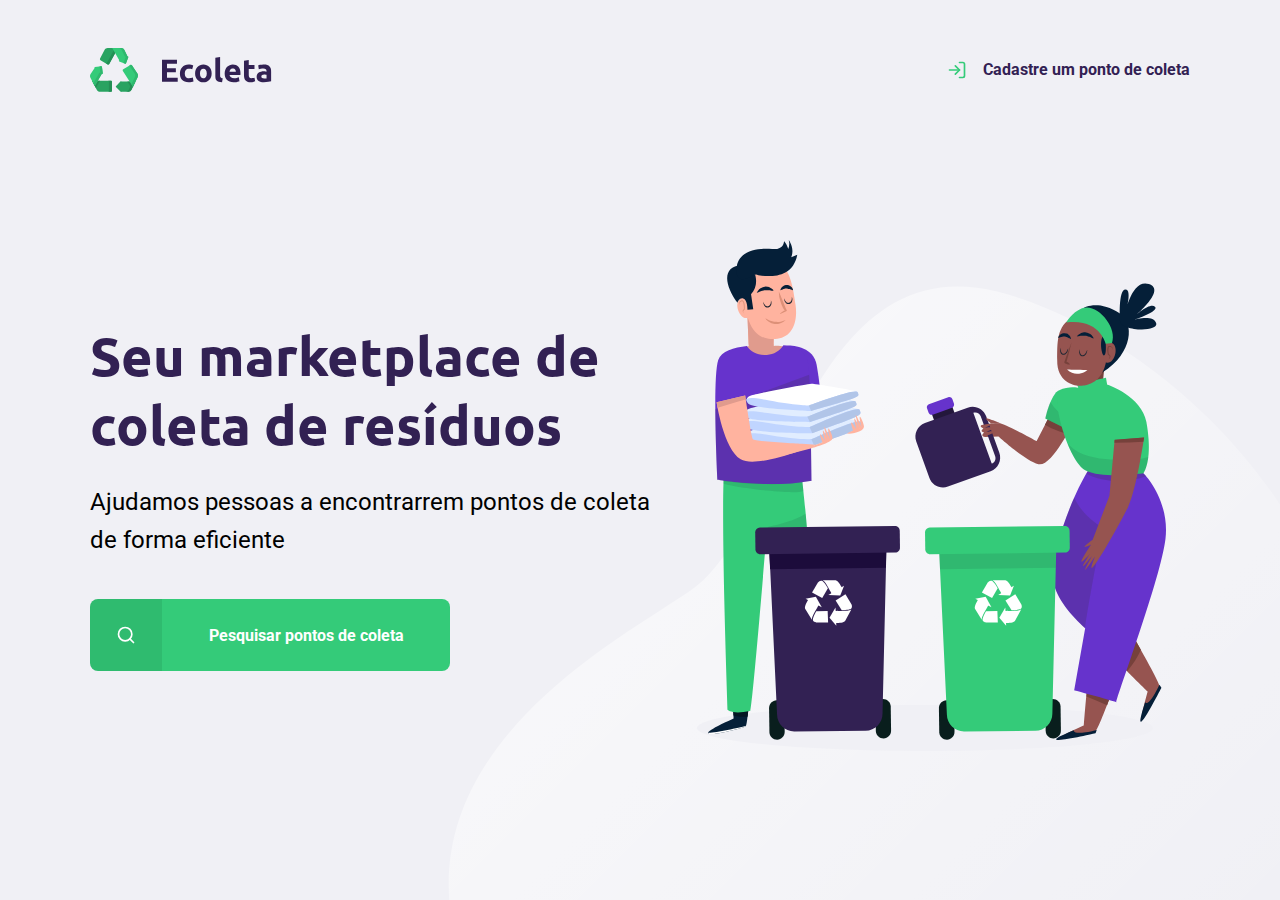
==== index.html @ 10ebe91c "First commit" ====
<!DOCTYPE html>
<html lang="pt_br">
<head>
    <meta charset="UTF-8">
    <meta name="viewport" content="width=device-width, initial-scale=1.0">
    
    <link href="https://fonts.googleapis.com/css2?family=Roboto:wght@300;700&family=Ubuntu:wght@700&display=swap" rel="stylesheet">
    <link rel="stylesheet" href="/styles/main.css">

    <title>Ecoleta</title>
</head>
<body>
    <div id="page-home">

        <div class="content">
            <header>
                <img src="/assets/logo.svg" alt="Logomarca">
    
                <a href="#">
                    <span></span>
                    Cadastre um ponto de coleta
                </a>
            </header>
            
            <main>
                
                <h1>Seu marketplace de coleta de resíduos</h1>
        
                <p>Ajudamos pessoas a encontrarrem pontos de coleta de forma eficiente</p>

                <a href="#"><span></span><strong>Pesquisar pontos de coleta</strong>
                </a>
                
            </main>
        
            
        </div>
       
    </div>

   
</body>
</html>
---- styles/main.css ----
:root {
    --title-color: #322153;
    --primary-color: #34cb79;
}

* {
    margin: 0;
    padding: 0;
}

html {
    font-family: Roboto, sans-serif;
}

body {
    background: #f0f0f5;
    -webkit-font-smoothing: antialiased;
}

a {
    text-decoration: none; /* remover sublinhado */
}

h1, h2, h3, h4, h5, h6 {
    font-family: Ubuntu, sans-serif;
    color: var(--title-color);
}

#page-home {
    height: 100vh;

    background: url('../assets/home-background.svg') no-repeat;
    background-position: 35vw bottom;
}


#page-home .content {
    width: 90%;
    max-width: 1100px;
    height: 100%;

    margin: 0 auto;

    display: flex;
    flex-direction: column;
}


#page-home header {
    margin-top: 48px;
    display: flex;
    align-items: center;
    justify-content: space-between;
}
#page-home header a{
    display: flex;
    color: var(--title-color);
    font-weight: 700;

    
}
#page-home header a span {
    margin-right: 16px;
    display: flex;
    background-image: url('/assets/log-in.svg');
    width: 20px;
    height: 20px;
}

#page-home main {
    max-width: 560px;
    flex: 1;

    display: flex;
    flex-direction: column;
    justify-content: center;
}

#page-home main h1 {
    font-size: 54px;
}

#page-home main p {
    font-size: 24px;
    line-height: 38px;
    margin-top: 24px;
}

#page-home main a {
    width: 100%;
    max-width: 360px;
    height: 72px;

    border-radius: 8px;
    display: flex;
    align-items: center;

    margin-top: 40px;

    background-color: var(--primary-color);
    transition: 400ms;
}

#page-home main a:hover {
    background-color: #2fb86e;
}

#page-home main a span {
    width: 72px;
    height: 72px;
    border-top-left-radius: 8px;
    border-bottom-left-radius: 8px;

    background-color: rgba(0, 0, 0, 0.08);

    display: flex;
    align-items: center;
    justify-content: center;
}

#page-home main a span:after {
    content: "";
    background-image: url(../assets/search.svg);

    width: 20px;
    height: 20px;
}

#page-home main a strong {
    flex: 1;
    color: white;
    text-align: center;   
}

@media (max-width: 900px) {
    #page-home {
        background-position-x: 70vw;
    }
    #page-home content {
        align-items: center;
        text-align: center;
    }
    #page-home header a {
        position: absolute;
        bottom: 48px;
        left: 50%;
        transform: translateX(-50%);
    }
    #page-home main {
        align-items: center;
    }
}
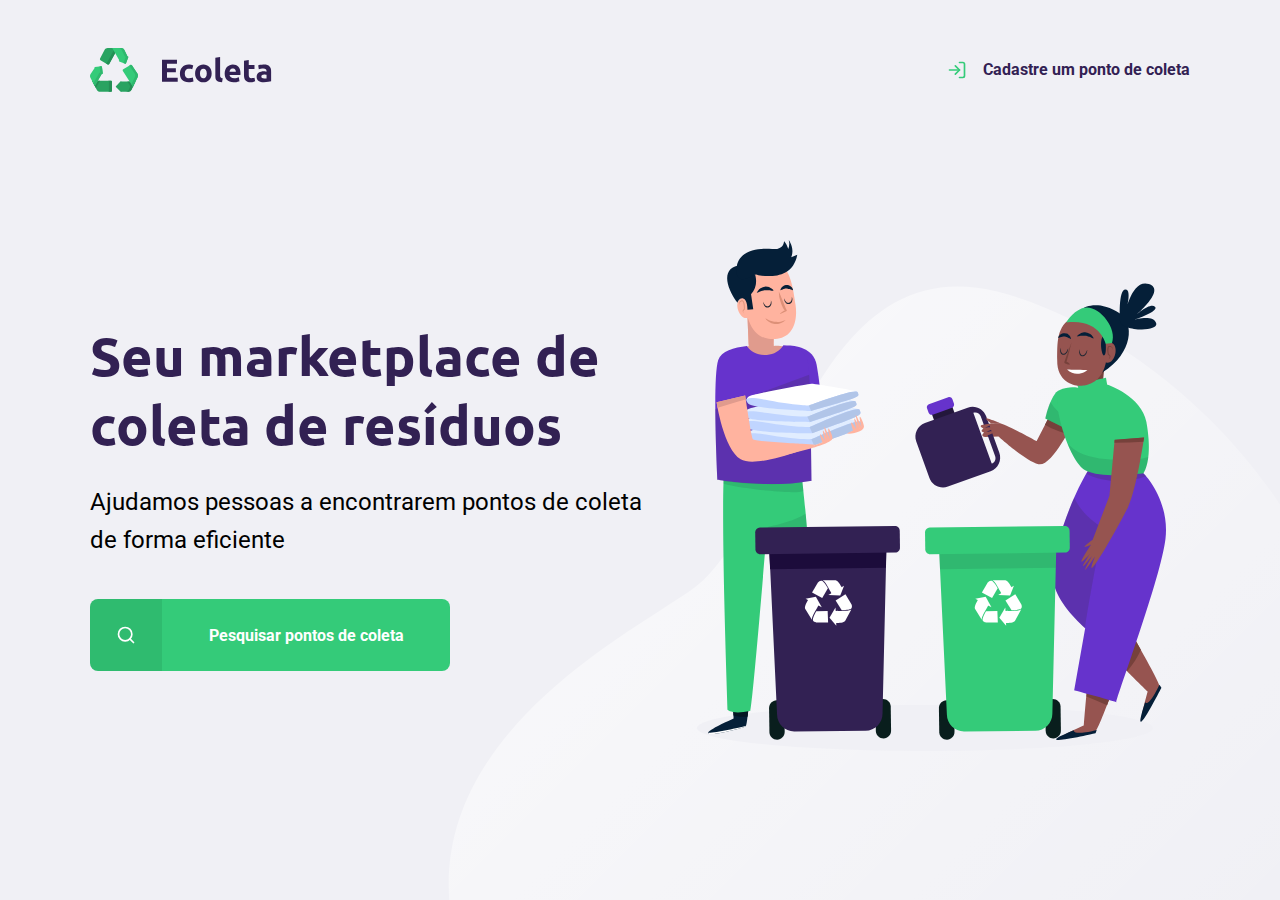
==== commit a5054c23: "Create home screeen, registration screen in progress, cep validation" ====
--- a/index.html
+++ b/index.html
@@ -1,11 +1,15 @@
 <!DOCTYPE html>
 <html lang="pt_br">
+    
 <head>
     <meta charset="UTF-8">
     <meta name="viewport" content="width=device-width, initial-scale=1.0">
     
     <link href="https://fonts.googleapis.com/css2?family=Roboto:wght@300;700&family=Ubuntu:wght@700&display=swap" rel="stylesheet">
+
     <link rel="stylesheet" href="/styles/main.css">
+    <link rel="stylesheet" href="/styles/home.css">
+    <link rel="stylesheet" href="/styles/responsive.css">
 
     <title>Ecoleta</title>
 </head>
@@ -26,7 +30,7 @@
                 
                 <h1>Seu marketplace de coleta de resíduos</h1>
         
-                <p>Ajudamos pessoas a encontrarrem pontos de coleta de forma eficiente</p>
+                <p>Ajudamos pessoas a encontrarem pontos de coleta de forma eficiente</p>
 
                 <a href="#"><span></span><strong>Pesquisar pontos de coleta</strong>
                 </a>
--- a/styles/main.css
+++ b/styles/main.css
@@ -6,6 +6,7 @@
 * {
     margin: 0;
     padding: 0;
+    box-sizing: border-box;
 }
 
 html {
@@ -25,128 +26,3 @@
     font-family: Ubuntu, sans-serif;
     color: var(--title-color);
 }
-
-#page-home {
-    height: 100vh;
-
-    background: url('../assets/home-background.svg') no-repeat;
-    background-position: 35vw bottom;
-}
-
-
-#page-home .content {
-    width: 90%;
-    max-width: 1100px;
-    height: 100%;
-
-    margin: 0 auto;
-
-    display: flex;
-    flex-direction: column;
-}
-
-
-#page-home header {
-    margin-top: 48px;
-    display: flex;
-    align-items: center;
-    justify-content: space-between;
-}
-#page-home header a{
-    display: flex;
-    color: var(--title-color);
-    font-weight: 700;
-
-    
-}
-#page-home header a span {
-    margin-right: 16px;
-    display: flex;
-    background-image: url('/assets/log-in.svg');
-    width: 20px;
-    height: 20px;
-}
-
-#page-home main {
-    max-width: 560px;
-    flex: 1;
-
-    display: flex;
-    flex-direction: column;
-    justify-content: center;
-}
-
-#page-home main h1 {
-    font-size: 54px;
-}
-
-#page-home main p {
-    font-size: 24px;
-    line-height: 38px;
-    margin-top: 24px;
-}
-
-#page-home main a {
-    width: 100%;
-    max-width: 360px;
-    height: 72px;
-
-    border-radius: 8px;
-    display: flex;
-    align-items: center;
-
-    margin-top: 40px;
-
-    background-color: var(--primary-color);
-    transition: 400ms;
-}
-
-#page-home main a:hover {
-    background-color: #2fb86e;
-}
-
-#page-home main a span {
-    width: 72px;
-    height: 72px;
-    border-top-left-radius: 8px;
-    border-bottom-left-radius: 8px;
-
-    background-color: rgba(0, 0, 0, 0.08);
-
-    display: flex;
-    align-items: center;
-    justify-content: center;
-}
-
-#page-home main a span:after {
-    content: "";
-    background-image: url(../assets/search.svg);
-
-    width: 20px;
-    height: 20px;
-}
-
-#page-home main a strong {
-    flex: 1;
-    color: white;
-    text-align: center;   
-}
-
-@media (max-width: 900px) {
-    #page-home {
-        background-position-x: 70vw;
-    }
-    #page-home content {
-        align-items: center;
-        text-align: center;
-    }
-    #page-home header a {
-        position: absolute;
-        bottom: 48px;
-        left: 50%;
-        transform: translateX(-50%);
-    }
-    #page-home main {
-        align-items: center;
-    }
-}--- a/styles/home.css
+++ b/styles/home.css
@@ -0,0 +1,104 @@
+#page-home {
+    height: 100vh;
+
+    background: url('../assets/home-background.svg') no-repeat;
+    background-position: 35vw bottom;
+}
+
+
+#page-home .content {
+    width: 90%;
+    max-width: 1100px;
+    height: 100%;
+
+    margin: 0 auto;
+
+    display: flex;
+    flex-direction: column;
+}
+
+
+#page-home header {
+    margin-top: 48px;
+    display: flex;
+    align-items: center;
+    justify-content: space-between;
+}
+#page-home header a{
+    display: flex;
+    color: var(--title-color);
+    font-weight: 700;
+}
+
+#page-home header a span {
+    margin-right: 16px;
+    display: flex;
+    background-image: url('/assets/log-in.svg');
+    width: 20px;
+    height: 20px;
+}
+
+#page-home main {
+    max-width: 560px;
+    flex: 1;
+
+    display: flex;
+    flex-direction: column;
+    justify-content: center;
+}
+
+#page-home main h1 {
+    font-size: 54px;
+}
+
+#page-home main p {
+    font-size: 24px;
+    line-height: 38px;
+    margin-top: 24px;
+}
+
+#page-home main a {
+    width: 100%;
+    max-width: 360px;
+    height: 72px;
+
+    border-radius: 8px;
+    display: flex;
+    align-items: center;
+
+    margin-top: 40px;
+
+    background-color: var(--primary-color);
+    transition: 400ms;
+}
+
+#page-home main a:hover {
+    background-color: #2fb86e;
+}
+
+#page-home main a span {
+    width: 72px;
+    height: 72px;
+    border-top-left-radius: 8px;
+    border-bottom-left-radius: 8px;
+
+    background-color: rgba(0, 0, 0, 0.08);
+
+    display: flex;
+    align-items: center;
+    justify-content: center;
+}
+
+#page-home main a span:after {
+    content: "";
+    background-image: url(../assets/search.svg);
+
+    width: 20px;
+    height: 20px;
+}
+
+#page-home main a strong {
+    flex: 1;
+    color: white;
+    text-align: center;   
+}
--- a/styles/responsive.css
+++ b/styles/responsive.css
@@ -0,0 +1,31 @@
+
+@media (max-width: 900px) {
+    #page-home {
+        background-position-x: 70vw;
+    }
+    #page-home content {
+        align-items: center;
+        text-align: center;
+    }
+    #page-home header a {
+        position: absolute;
+        bottom: 48px;
+        left: 50%;
+        transform: translateX(-50%);
+    }
+    #page-home main {
+        align-items: center;
+        text-align: center;
+    }
+}
+@media (min-width: 1700px) {
+    #page-home {
+        background-position-x: 40vw;
+    }
+}
+
+@media (max-height: 760px) {
+    #page-home {
+        background-position-y: 200px;
+    }
+}
